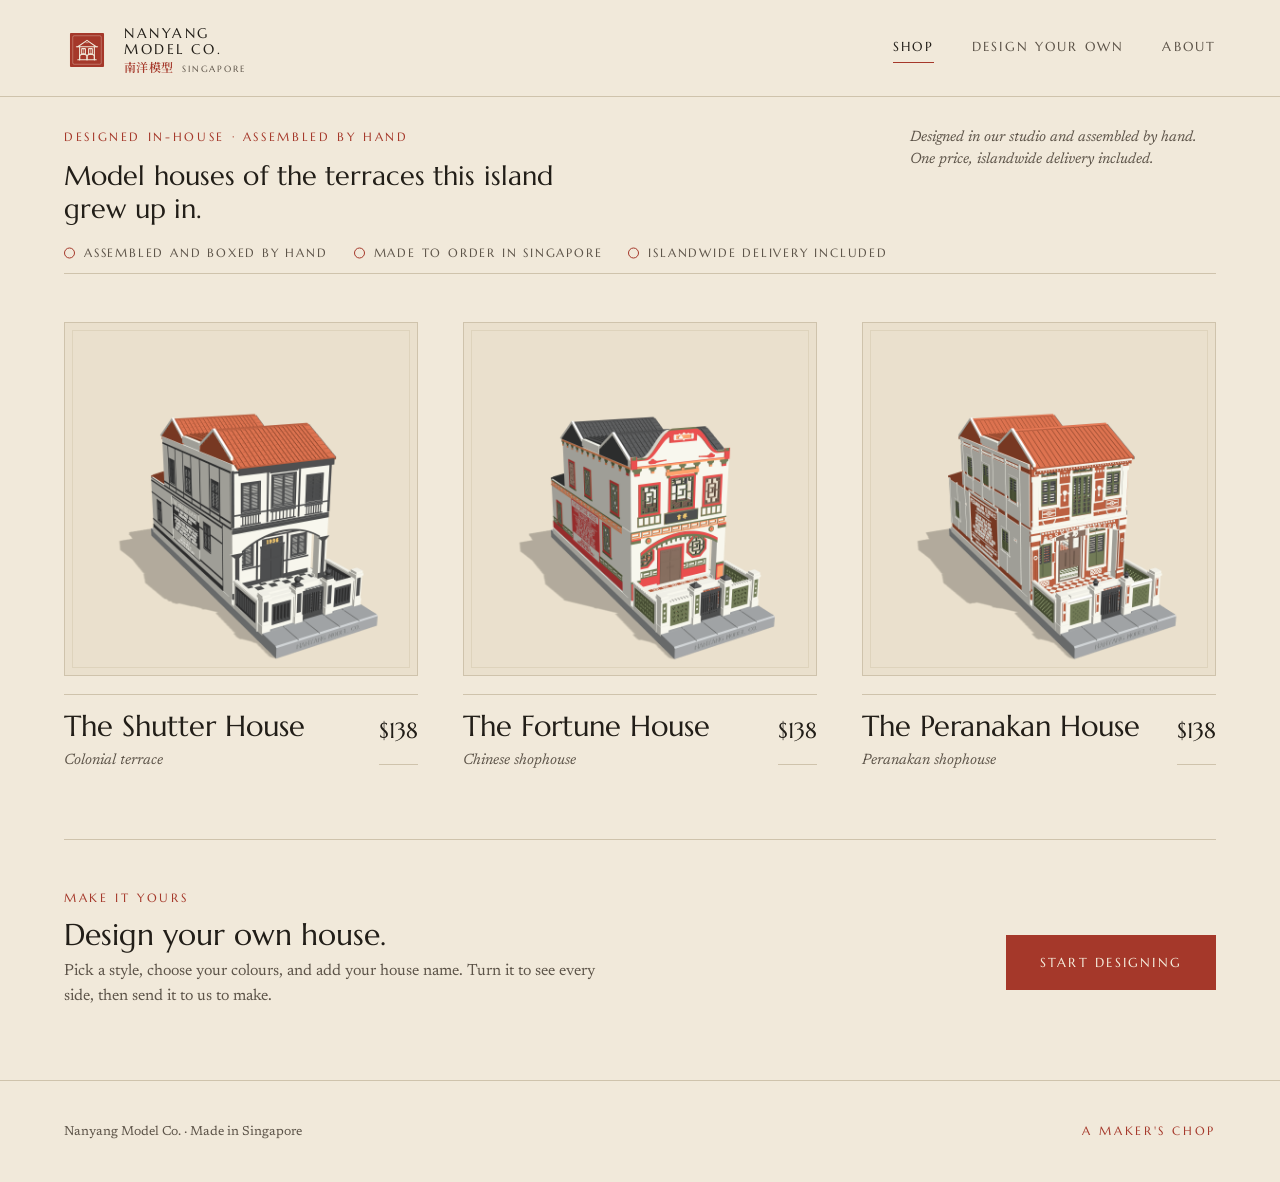
==== index.html @ 0746340f "Name board: width-based limit + short guidance - Board is small (~16.5mm at 1:75): fits ~2 Chinese c" ====
<!doctype html>
<html lang="en">
<head>
<meta charset="utf-8">
<meta name="viewport" content="width=device-width,initial-scale=1">
<title>Nanyang Model Co.</title>
<meta name="description" content="Model houses of Singapore's terraces, designed in-house and assembled by hand.">
<link rel="icon" href="assets/brand/favicon.svg" type="image/svg+xml">
<link rel="preconnect" href="https://fonts.googleapis.com">
<link rel="preconnect" href="https://fonts.gstatic.com" crossorigin>
<link href="https://fonts.googleapis.com/css2?family=Marcellus&family=Newsreader:ital,opsz,wght@0,6..72,300..500;1,6..72,300..460&family=Noto+Serif+SC:wght@500;600&display=swap" rel="stylesheet">
<script>document.documentElement.classList.add("js")</script>
<link rel="stylesheet" href="style.css?v=71">
</head>
<body>
<header class="masthead">
  <a class="brand" href="index.html" aria-label="Nanyang Model Co.">
    <img class="mk" src="assets/brand/mark.svg" alt="">
    <span class="wm">
      <span class="wm-en">Nanyang<br>Model Co.</span>
      <span class="wm-cn"><span class="cn">南洋模型</span><span class="sgp">Singapore</span></span>
    </span>
  </a>
  <button class="navtoggle" aria-label="Menu" aria-expanded="false" onclick="var m=this.closest('.masthead');var o=m.classList.toggle('open');this.setAttribute('aria-expanded',o)"><span></span><span></span><span></span></button>
  <nav class="tabs">
    <a href="index.html" aria-current="page">Shop</a>
    <a href="design.html">Design Your Own</a>
    <a href="about.html">About</a>
  </nav>
</header>

<main>
  <div class="wrap">
    <section class="lede rise">
      <div>
        <span class="label kicker">Designed in-house &middot; Assembled by hand</span>
        <h1>Model houses of the terraces this island grew up in.</h1>
      </div>
      <p class="sub">Designed in our studio and assembled by hand. One price, islandwide delivery included.</p>
    </section>

    <ul class="proof">
      <li>Assembled and boxed by hand</li>
      <li>Made to order in Singapore</li>
      <li>Islandwide delivery included</li>
    </ul>

    <section class="grid">
      <a class="card rise" href="house-04.html">
        <span class="frame"><img src="assets/houses/no04_shop.png?v=3" alt="The Shutter House model"></span>
        <span class="meta">
          <span class="mtext">
            <span class="name">The Shutter House</span>
            <span class="desc">Colonial terrace</span>
          </span>
          <span class="price">$138</span>
        </span>
      </a>
      <a class="card rise" href="house-05.html">
        <span class="frame"><img src="assets/houses/no05_shop.png?v=3" alt="The Fortune House model"></span>
        <span class="meta">
          <span class="mtext">
            <span class="name">The Fortune House</span>
            <span class="desc">Chinese shophouse</span>
          </span>
          <span class="price">$138</span>
        </span>
      </a>
      <a class="card rise" href="house-06.html">
        <span class="frame"><img src="assets/houses/no06_shop.png?v=3" alt="The Peranakan House model"></span>
        <span class="meta">
          <span class="mtext">
            <span class="name">The Peranakan House</span>
            <span class="desc">Peranakan shophouse</span>
          </span>
          <span class="price">$138</span>
        </span>
      </a>
    </section>

    <section class="designstrip">
      <div class="ds-text">
        <span class="label kicker">Make it yours</span>
        <h2>Design your own house.</h2>
        <p>Pick a style, choose your colours, and add your house name. Turn it to see every side, then send it to us to make.</p>
      </div>
      <a class="btn" href="design.html">Start designing</a>
    </section>
  </div>
</main>

<footer>
  <span>Nanyang Model Co. &middot; Made in Singapore</span>
  <span class="label">A maker's chop</span>
</footer>

<script>
  const io=new IntersectionObserver((es)=>{es.forEach(e=>{if(e.isIntersecting){e.target.classList.add('in');io.unobserve(e.target)}})},{threshold:.12});
  document.querySelectorAll('.rise').forEach(el=>io.observe(el));
</script>
</body>
</html>
---- style.css ----
/* Nanyang Retail — The Catalogue. Brand v2 inks. Editorial polish. */
:root{
  --paper:#F1E9DA;
  --paper-2:#EAE0CD;        /* specimen panel */
  --ink:#221E18;
  --ink-soft:#5C5348;       /* secondary text */
  --line:#CFC3AC;           /* hairline */
  --line-soft:#DED3BC;
  --seal:#A5382A;
  --measure:60ch;
  --pad:clamp(22px,5vw,72px);
  --disp:"Marcellus",Georgia,serif;
  --text:"Newsreader","Iowan Old Style",Georgia,serif;
}
*{box-sizing:border-box}
html{-webkit-text-size-adjust:100%}
body{
  margin:0;background:var(--paper);color:var(--ink);
  font-family:var(--text);
  font-size:17.5px;line-height:1.62;font-weight:400;
  -webkit-font-smoothing:antialiased;text-rendering:optimizeLegibility;
}
img{max-width:100%;display:block}
a{color:inherit;text-decoration:none}
h1,h2,h3{font-family:var(--disp);font-weight:400;line-height:1.1;margin:0}

/* small-caps label, the museum-label voice */
.label{font-family:var(--disp);font-size:12px;letter-spacing:.22em;text-transform:uppercase}

/* ---- header ---- */
.masthead{
  display:flex;align-items:center;justify-content:space-between;
  gap:24px;padding:26px var(--pad) 22px;
  border-bottom:1px solid var(--line);
}
.brand{display:flex;align-items:center;gap:14px;flex-shrink:0}
.brand .mk{width:46px;height:46px;flex:0 0 auto}
.wm{display:flex;flex-direction:column;gap:4px;line-height:1}
.wm-en{font-family:var(--disp);font-size:13.5px;letter-spacing:.19em;text-transform:uppercase;line-height:1.16}
.wm-cn{display:flex;align-items:baseline;gap:8px;flex-wrap:nowrap;white-space:nowrap}
.wm-cn .cn{font-family:"Noto Serif SC",serif;font-weight:600;font-size:12px;color:var(--seal);letter-spacing:.04em}
.wm-cn .sgp{font-family:var(--disp);font-size:8.5px;letter-spacing:.22em;text-transform:uppercase;color:var(--ink-soft)}
/* mobile hamburger (hidden on desktop) */
.navtoggle{display:none;flex-direction:column;justify-content:center;gap:4px;width:32px;height:32px;background:none;border:0;padding:6px;cursor:pointer}
.navtoggle span{display:block;height:1.6px;width:100%;background:var(--ink);transition:transform .25s,opacity .2s}
.masthead.open .navtoggle span:nth-child(1){transform:translateY(5.6px) rotate(45deg)}
.masthead.open .navtoggle span:nth-child(2){opacity:0}
.masthead.open .navtoggle span:nth-child(3){transform:translateY(-5.6px) rotate(-45deg)}
nav.tabs{display:flex;gap:clamp(18px,3vw,42px)}
nav.tabs a{
  font-family:var(--disp);font-size:12.5px;letter-spacing:.17em;text-transform:uppercase;
  color:var(--ink-soft);padding-bottom:4px;border-bottom:1px solid transparent;
  transition:color .25s,border-color .25s;
}
nav.tabs a:hover,nav.tabs a[aria-current]{color:var(--ink);border-color:var(--seal)}

/* ---- shell ---- */
main{padding:0 var(--pad)}
.wrap{max-width:1180px;margin:0 auto}
/* compact intro — the houses are the hero, not this */
.lede{max-width:none;padding:clamp(20px,2.6vw,30px) 0 clamp(14px,2vw,20px);
  display:flex;align-items:baseline;justify-content:space-between;gap:24px;flex-wrap:wrap}
.lede h1{font-size:clamp(20px,2.3vw,27px);letter-spacing:.004em;max-width:24ch;line-height:1.22;font-weight:400}
.lede .sub{font-family:var(--text);font-style:italic;color:var(--ink-soft);
  font-size:15px;line-height:1.5;margin:0;max-width:34ch}
.kicker{color:var(--seal);margin:0 0 14px;display:block}

/* ---- catalogue grid ---- */
.grid{
  display:grid;gap:clamp(28px,3.5vw,44px) clamp(28px,3.5vw,52px);
  grid-template-columns:repeat(auto-fit,minmax(290px,1fr));
  padding-bottom:clamp(30px,4vw,48px);
  border-top:1px solid var(--line);padding-top:clamp(30px,4vw,48px);
}
.card{display:block}
.card .frame{
  background:var(--paper-2);
  border:1px solid var(--line);
  padding:clamp(6px,0.8vw,10px);
  aspect-ratio:1/1;display:grid;place-items:center;overflow:hidden;
  position:relative;
}
.card .frame::after{content:"";position:absolute;inset:7px;border:1px solid var(--line-soft);pointer-events:none}
.card .frame img{width:100%;height:100%;object-fit:contain;transition:transform .6s cubic-bezier(.2,.7,.2,1);position:relative;z-index:1}
.card:hover .frame img{transform:scale(1.04)}
.card .meta{display:flex;justify-content:space-between;align-items:flex-start;gap:18px;
  margin-top:18px;padding-top:16px;border-top:1px solid var(--line)}
.card .no{display:block;color:var(--seal);margin-bottom:9px}
.card .name{display:block;font-family:var(--disp);font-size:clamp(23px,2.4vw,29px);line-height:1.08}
.card .desc{display:block;font-family:var(--text);font-style:italic;color:var(--ink-soft);font-size:15px;margin-top:7px}
.card .price{font-family:var(--disp);font-size:22px;white-space:nowrap;padding-top:2px}

/* proof strip — quiet substance under the intro */
.proof{list-style:none;margin:0;padding:0 0 clamp(6px,1.2vw,12px);
  display:flex;flex-wrap:wrap;gap:9px 26px;
  font-family:var(--disp);font-size:12px;letter-spacing:.15em;text-transform:uppercase;color:var(--ink-soft)}
.proof li{position:relative;padding-left:20px;line-height:1.2}
.proof li::before{content:"";position:absolute;left:0;top:50%;width:9px;height:9px;transform:translateY(-50%);
  border:1px solid var(--seal);border-radius:50%}

/* design-your-own band — fills the foot with an action, not a decorative hero */
.designstrip{display:flex;align-items:center;justify-content:space-between;gap:30px;flex-wrap:wrap;
  border-top:1px solid var(--line);margin-top:4px;
  padding:clamp(28px,4vw,48px) 0 clamp(40px,6vw,72px)}
.designstrip .ds-text{max-width:54ch}
.designstrip .kicker{margin-bottom:10px}
.designstrip h2{font-size:clamp(22px,2.6vw,30px);margin:0 0 8px}
.designstrip p{margin:0;color:var(--ink-soft);font-size:16px;line-height:1.55}

/* ---- product page ---- */
.pdp{display:grid;grid-template-columns:1.1fr .9fr;gap:clamp(36px,5vw,80px);
  padding:clamp(36px,5vw,64px) 0 clamp(72px,10vw,140px)}
.gallery .hero{background:var(--paper-2);border:1px solid var(--line);aspect-ratio:1/1;
  display:grid;place-items:center;overflow:hidden;position:relative;padding:clamp(14px,1.8vw,26px)}
.gallery .hero::after{content:"";position:absolute;inset:12px;border:1px solid var(--line-soft);pointer-events:none}
.gallery .hero img{width:100%;height:100%;object-fit:contain;position:relative;z-index:1}
.gallery .hero.photo{padding:0;aspect-ratio:4/5}
.gallery .hero.photo img{width:100%;height:100%;object-fit:cover}
.gallery .hero.photo::after{inset:0;border-color:rgba(34,30,24,.10)}
.thumbs .t.photo img{width:100%;height:100%;object-fit:cover}
.thumbs{display:flex;gap:12px;margin-top:14px}
.thumbs .t{width:82px;height:66px;border:1px solid var(--line);background:var(--paper-2);
  display:grid;place-items:center;cursor:pointer;overflow:hidden}
.thumbs .t img{width:84%}
.thumbs .t[aria-current]{border-color:var(--seal)}
.spin{margin-top:30px;border:1px solid var(--line);background:var(--paper-2);aspect-ratio:16/10;
  display:grid;place-items:center;text-align:center;color:var(--ink-soft);position:relative}
.spin::after{content:"";position:absolute;inset:12px;border:1px dashed var(--line-soft);pointer-events:none}
.spin svg{width:32px;height:32px;margin-bottom:12px;opacity:.55}
.spin .label{color:var(--ink-soft)}

.buy .no{color:var(--seal)}
.buy h1{font-size:clamp(34px,4.2vw,52px);margin:14px 0 0;letter-spacing:.004em}
.buy .story{font-family:var(--text);color:var(--ink-soft);margin:24px 0 0;max-width:44ch;font-size:18px;line-height:1.6}
.buy .price{font-family:var(--disp);font-size:34px;margin:32px 0 4px}
.buy .price small{font-family:var(--text);font-size:14.5px;color:var(--ink-soft);display:block;margin-top:9px;font-style:italic}
.btn{
  display:inline-block;margin-top:28px;background:var(--seal);color:#F4ECDC;
  font-family:var(--disp);font-size:13px;letter-spacing:.17em;text-transform:uppercase;
  padding:17px 34px;border:none;cursor:pointer;transition:opacity .2s;
}
.btn:hover{opacity:.92}
.facts{margin:40px 0 0;border-top:1px solid var(--line);padding-top:26px}
.facts dl{display:grid;grid-template-columns:auto 1fr;gap:14px 26px;margin:0;font-size:16px}
.facts dt{color:var(--ink-soft)}
.facts dd{margin:0;font-family:var(--text)}

/* ---- customiser (Design Your Own) ---- */
.customiser{padding-bottom:clamp(72px,10vw,140px);border-top:1px solid var(--line);padding-top:clamp(32px,4vw,52px);
  display:grid;grid-template-columns:minmax(0,1fr) 300px;gap:clamp(28px,3vw,48px);align-items:start}
.customiser .stage{background:radial-gradient(120% 100% at 50% 18%,var(--paper) 0%,var(--paper-2) 62%,#e6dcc7 100%);border:1px solid var(--line);
  aspect-ratio:4/3;height:auto;position:sticky;top:16px;align-self:start;
  display:flex;flex-direction:column;overflow:hidden;text-align:center;color:var(--ink-soft)}
.stageview{flex:1;min-height:0;position:relative;display:grid;place-items:center}
.customiser .stage::after{content:"";position:absolute;inset:14px;border:1px dashed var(--line-soft);pointer-events:none;z-index:1}
.customiser .stage svg{width:40px;height:40px;opacity:.5;margin-bottom:14px}
#stage3d::after{content:none}
.stageview canvas{display:block;width:100%;height:100%;cursor:grab}
.stageview canvas:active{cursor:grabbing}
.options{display:grid;grid-template-columns:repeat(4,1fr);gap:1px;margin-top:26px;background:var(--line);border:1px solid var(--line)}
.opt{background:var(--paper);padding:20px 22px;display:flex;flex-direction:column;gap:8px}
.opt .label{color:var(--ink)}
.opt-note{font-family:var(--text);font-style:italic;color:var(--ink-soft);font-size:14px}
.customiser .note{color:var(--ink-soft);font-size:15px;margin-top:22px;max-width:60ch}
@media(max-width:640px){.options{grid-template-columns:repeat(2,1fr)}}

/* ---- customiser controls ---- */
.controls{margin-top:0}
.price{font-family:var(--disp);font-size:20px;color:var(--ink);margin:0 0 22px;padding-bottom:16px;border-bottom:1px solid var(--line)}
.plaque-input{width:100%;box-sizing:border-box;padding:10px 12px;background:var(--paper-2);border:1px solid var(--line);color:var(--ink);font-family:var(--text);font-size:15px}
.plaque-input:focus{outline:2px solid var(--seal);outline-offset:1px}
.plaque-input::placeholder{color:var(--ink-soft)}
.plaque-area{resize:vertical;min-height:84px;line-height:1.4}
.nb-chips{margin:2px 0 8px;gap:6px}
.nb-chips .chip{font-size:16px;min-width:38px;text-align:center}
.field{margin-bottom:12px}
.field-top{display:flex;justify-content:space-between;align-items:baseline;margin-bottom:5px}
.field-label{font-family:var(--text);font-style:italic;color:var(--ink-soft);font-size:13px}
.field-count{font-family:var(--disp);font-size:10.5px;letter-spacing:.08em;color:var(--ink-soft);opacity:.7}
.field-hint{font-size:11px;line-height:1.4;color:var(--ink-soft);opacity:.72;margin-top:5px}
/* quick-view toolbar: a real top bar ABOVE the 3D view (never over the model) */
.viewbar{order:-1;z-index:3;display:flex;flex-wrap:nowrap;align-items:center;justify-content:center;
  gap:2px 6px;width:100%;padding:6px 10px;background:var(--paper);border-bottom:1px solid var(--line);
  overflow-x:auto;scrollbar-width:none}
.viewbar::-webkit-scrollbar{display:none}
.vbtn{font-family:var(--disp);font-size:11px;letter-spacing:.09em;text-transform:uppercase;flex:0 0 auto;
  color:var(--ink-soft);background:none;border:none;border-radius:999px;padding:6px 10px;min-height:32px;cursor:pointer;white-space:nowrap}
.vbtn:hover{color:var(--ink)}
.vbtn[aria-pressed="true"]{color:var(--seal)}
.vsep{width:1px;align-self:stretch;margin:4px 3px;background:var(--line)}
.vsave{color:var(--seal)}
.vbtn:focus-visible{outline:2px solid var(--seal);outline-offset:1px}
@media(max-width:640px){
  .viewbar{justify-content:flex-start;gap:0 2px;padding:5px 6px;-webkit-overflow-scrolling:touch}
  .vbtn{font-size:10.5px;padding:8px 9px;min-height:38px;letter-spacing:.06em}
  .drag-hint{display:none}   /* redundant on touch */
}
.drag-hint{position:absolute;left:0;right:0;bottom:14px;text-align:center;pointer-events:none;
  font-family:var(--disp);font-size:10.5px;letter-spacing:.16em;text-transform:uppercase;color:var(--ink-soft);opacity:.7;z-index:2}
.stage-hint{position:absolute;inset:0;display:flex;flex-direction:column;align-items:center;justify-content:center;gap:12px;z-index:2}
.stage-hint::before{content:"";width:24px;height:24px;border:2px solid var(--line);border-top-color:var(--seal);border-radius:50%;animation:nmc-spin .8s linear infinite}
.stage-hint.error::before{display:none}
@keyframes nmc-spin{to{transform:rotate(360deg)}}
@media(max-width:860px){
  .customiser{grid-template-columns:1fr}
  .customiser .stage{aspect-ratio:auto;height:min(46vh,380px);top:0;z-index:5}
}
/* collapsible control sections */
.section{border-top:1px solid var(--line);padding-top:12px;margin-top:2px}
.section>summary{cursor:pointer;font-family:var(--disp);font-size:12px;letter-spacing:.14em;text-transform:uppercase;color:var(--ink-soft);list-style:none;padding:2px 0}
.section>summary::-webkit-details-marker{display:none}
.section>summary::before{content:"+ ";color:var(--seal)}
.section[open]>summary::before{content:"\2212 "}
.section[open]>summary{margin-bottom:12px}
.ctl-block{margin-bottom:22px}
.ctl-label{display:block;color:var(--ink-soft);margin-bottom:12px}
.note{color:var(--ink-soft);font-size:14px;line-height:1.5}

/* chips (style + palette) */
.chip-row{display:flex;flex-wrap:wrap;gap:8px}
.chip{font-family:var(--disp);font-size:12px;letter-spacing:.05em;
  padding:9px 14px;background:var(--paper-2);border:1px solid var(--line);color:var(--ink);
  cursor:pointer;display:inline-flex;align-items:center;gap:8px;transition:border-color .2s,background .2s}
.chip:hover{border-color:var(--ink-soft)}
.chip[aria-pressed="true"]{border-color:var(--seal);background:#fbf8f1}
.chip-soon{color:var(--ink-soft);opacity:.55;cursor:default}
.chip-soon:hover{border-color:var(--line)}
.pal-dots{display:inline-flex;gap:3px}
.pal-dot{width:11px;height:11px;border-radius:50%;background:var(--sw);border:1px solid rgba(34,30,24,.18)}
.pal-name{font-family:var(--text);font-style:italic;letter-spacing:0;font-size:13px}

/* customise (collapsible) */
.customise{margin-top:4px;border-top:1px solid var(--line);padding-top:14px}
.customise summary{cursor:pointer;font-family:var(--disp);font-size:12px;letter-spacing:.14em;
  text-transform:uppercase;color:var(--ink-soft);list-style:none}
.customise summary::-webkit-details-marker{display:none}
.customise summary::before{content:"+ ";color:var(--seal)}
.customise[open] summary::before{content:"\2212 "}
.part-tabs{display:flex;flex-wrap:wrap;gap:4px 14px;margin:16px 0 4px}
.part-tab{font-family:var(--disp);font-size:11.5px;letter-spacing:.1em;text-transform:uppercase;
  background:none;border:none;color:var(--ink-soft);padding:4px 0;border-bottom:1px solid transparent;cursor:pointer}
.part-tab[aria-pressed="true"]{color:var(--ink);border-color:var(--seal)}
.more-toggle{font-family:var(--disp);font-size:11px;letter-spacing:.1em;text-transform:uppercase;
  background:none;border:none;color:var(--seal);padding:6px 0;cursor:pointer;display:block;margin-top:2px}
.part-tabs.more{margin-top:6px}
.pick-hint{font-family:var(--text);font-style:italic;color:var(--ink-soft);font-size:13px;margin:10px 0 2px}
.zone-wrap{margin-top:8px}
.zone-label{font-family:var(--text);font-style:italic;color:var(--ink-soft);font-size:13px;margin:12px 0 8px}
.slot-label{font-family:var(--text);color:var(--ink-soft);font-size:12.5px;margin:14px 0 7px}
.slot-label:first-child{margin-top:2px}
.swatches{display:flex;flex-wrap:wrap;gap:11px}
.swatch{position:relative;width:26px;height:26px;border-radius:50%;border:1px solid rgba(34,30,24,.22);
  background:var(--sw);cursor:pointer;padding:0;transition:transform .12s,box-shadow .12s}
.swatch:hover{transform:scale(1.12)}
.swatch[aria-pressed="true"]{transform:scale(1.16);z-index:1;
  box-shadow:0 0 0 2px var(--paper-2),0 0 0 4px var(--seal),0 2px 6px rgba(34,30,24,.25)}
/* tick on the selected swatch: dark on light colours, light on dark, via two stacked marks */
.swatch[aria-pressed="true"]::after{content:"";position:absolute;left:50%;top:46%;width:6px;height:10px;
  transform:translate(-50%,-50%) rotate(45deg);border:solid;border-width:0 2px 2px 0;
  border-color:rgba(255,255,255,.92);filter:drop-shadow(0 0 1px rgba(0,0,0,.55))}
.swatch:focus-visible,.chip:focus-visible,.part-tab:focus-visible{outline:2px solid var(--seal);outline-offset:2px}

/* ---- generic page copy ---- */
.page{max-width:var(--measure);padding:clamp(56px,8vw,110px) 0 clamp(72px,10vw,140px)}
.page h1{font-size:clamp(30px,4vw,44px);margin-bottom:28px;max-width:18ch}
.page p{color:var(--ink-soft);margin:0 0 20px;font-size:18px}
.page h2{font-family:var(--disp);font-size:25px;margin:48px 0 14px}
/* about: text + a real model photo, side by side */
.about{display:grid;grid-template-columns:1.05fr .95fr;gap:clamp(36px,6vw,88px);align-items:start;
  padding:clamp(48px,7vw,96px) 0 clamp(64px,9vw,120px)}
.about-text h1{font-size:clamp(28px,3.6vw,42px);margin:0 0 26px;max-width:16ch;line-height:1.15}
.about-text p{color:var(--ink-soft);margin:0 0 20px;font-size:18px;max-width:46ch}
.about-text h2{font-family:var(--disp);font-size:24px;margin:46px 0 14px}
.craftline{margin-top:34px !important;color:var(--ink-soft);font-size:12px;letter-spacing:.12em}
.about-fig{margin:0;position:sticky;top:24px}
.about-fig img{width:100%;display:block;border:1px solid var(--line)}
.about-fig figcaption{margin-top:12px;color:var(--ink-soft)}
@media(max-width:820px){.about{grid-template-columns:1fr;gap:36px}.about-fig{position:static;order:-1}}

/* ---- footer ---- */
footer{border-top:1px solid var(--line);padding:40px var(--pad);display:flex;
  justify-content:space-between;flex-wrap:wrap;gap:16px;font-size:13px;color:var(--ink-soft)}
footer .label{color:var(--seal)}

/* ---- motion (quiet, progressive enhancement) ---- */
html.js .rise{opacity:0;transform:translateY(16px);transition:opacity .7s ease,transform .7s cubic-bezier(.2,.7,.2,1)}
html.js .rise.in{opacity:1;transform:none}
@media (prefers-reduced-motion:reduce){html.js .rise{opacity:1;transform:none;transition:none}.card .frame img{transition:none}}

/* ---- responsive ---- */
@media (max-width:860px){
  .pdp{grid-template-columns:1fr}
}
@media (max-width:640px){
  .masthead{padding:16px 18px;gap:14px;align-items:center;position:relative}
  .brand .mk{width:40px;height:40px}
  .navtoggle{display:flex}
  nav.tabs{display:none}
  .masthead.open nav.tabs{display:flex;flex-direction:column;align-items:flex-end;gap:18px;
    position:absolute;top:100%;right:14px;background:var(--paper);border:1px solid var(--line);border-top:0;
    padding:18px 22px;min-width:184px;z-index:40;box-shadow:0 12px 26px rgba(34,30,24,.14)}
  .masthead.open nav.tabs a{font-size:12.5px}
  nav.tabs a{font-size:11px;letter-spacing:.1em}
  .lede{max-width:none}
  /* colour tabs become tappable pills on a phone (Apple asks for ~44px targets) */
  .part-tabs{gap:8px}
  .part-tab{border:1px solid var(--line);border-radius:999px;padding:0 15px;min-height:42px;
    display:inline-flex;align-items:center;border-bottom:1px solid var(--line)}
  .part-tab[aria-pressed="true"]{border-color:var(--seal);background:var(--paper-2)}
  .swatch{width:32px;height:32px}
  .more-toggle{padding:10px 0}
}
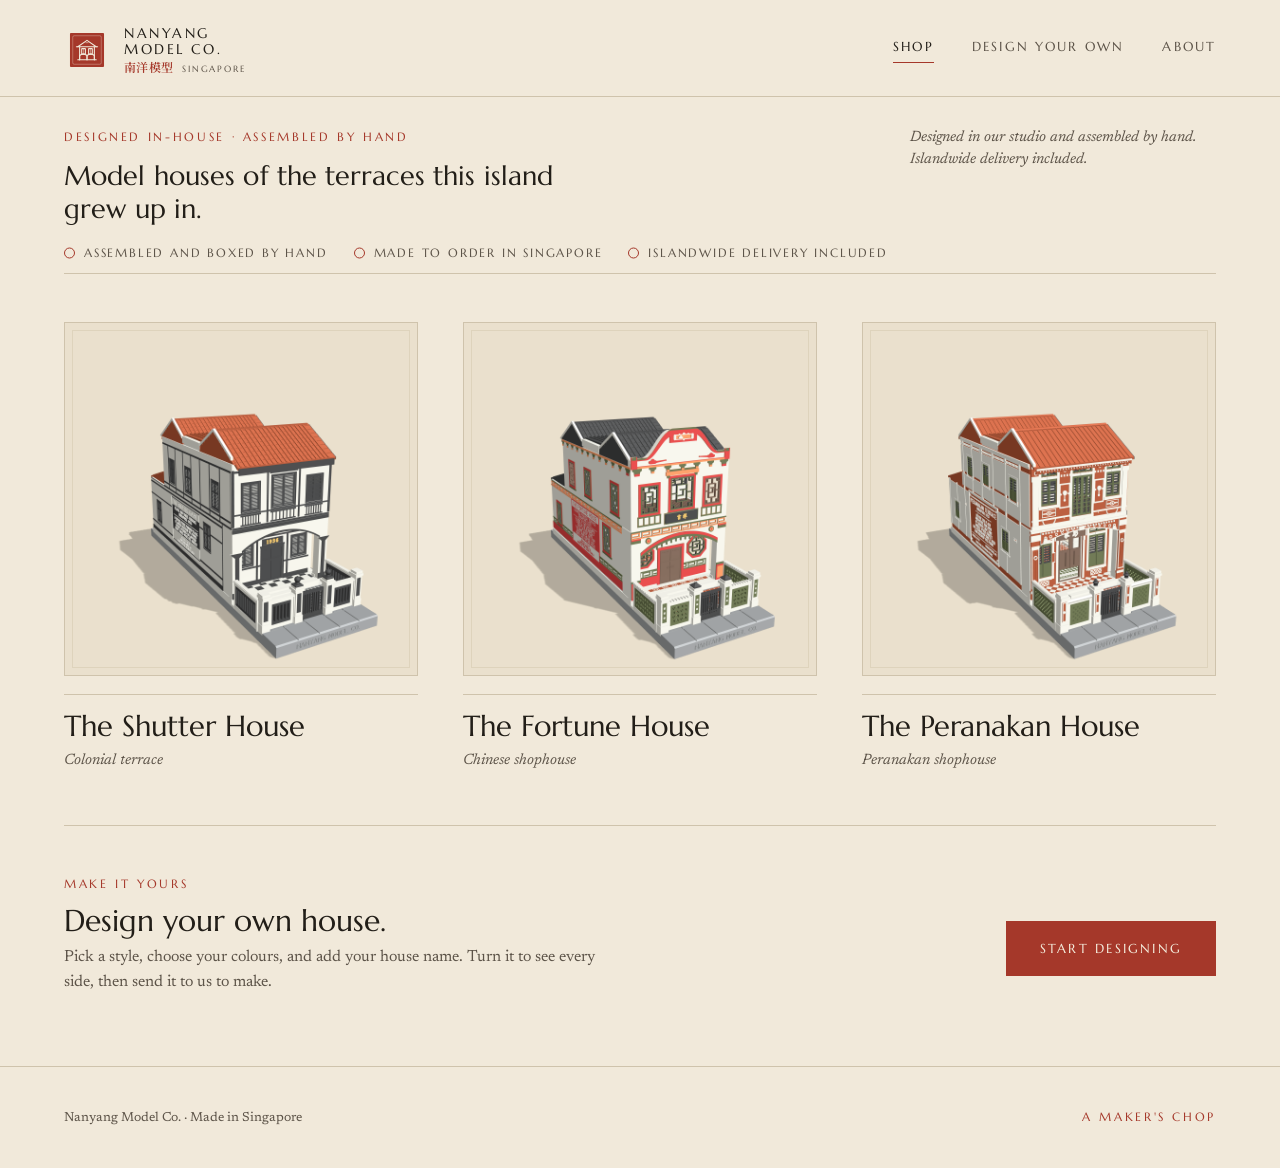
==== commit db0bd309: "Remove prices from shop and customizer (leave blank pending pricing) Emptied the $138 shop/house-pag" ====
--- a/index.html
+++ b/index.html
@@ -36,7 +36,7 @@
         <span class="label kicker">Designed in-house &middot; Assembled by hand</span>
         <h1>Model houses of the terraces this island grew up in.</h1>
       </div>
-      <p class="sub">Designed in our studio and assembled by hand. One price, islandwide delivery included.</p>
+      <p class="sub">Designed in our studio and assembled by hand. Islandwide delivery included.</p>
     </section>
 
     <ul class="proof">
@@ -53,7 +53,7 @@
             <span class="name">The Shutter House</span>
             <span class="desc">Colonial terrace</span>
           </span>
-          <span class="price">$138</span>
+          <span class="price"></span>
         </span>
       </a>
       <a class="card rise" href="house-05.html">
@@ -63,7 +63,7 @@
             <span class="name">The Fortune House</span>
             <span class="desc">Chinese shophouse</span>
           </span>
-          <span class="price">$138</span>
+          <span class="price"></span>
         </span>
       </a>
       <a class="card rise" href="house-06.html">
@@ -73,7 +73,7 @@
             <span class="name">The Peranakan House</span>
             <span class="desc">Peranakan shophouse</span>
           </span>
-          <span class="price">$138</span>
+          <span class="price"></span>
         </span>
       </a>
     </section>
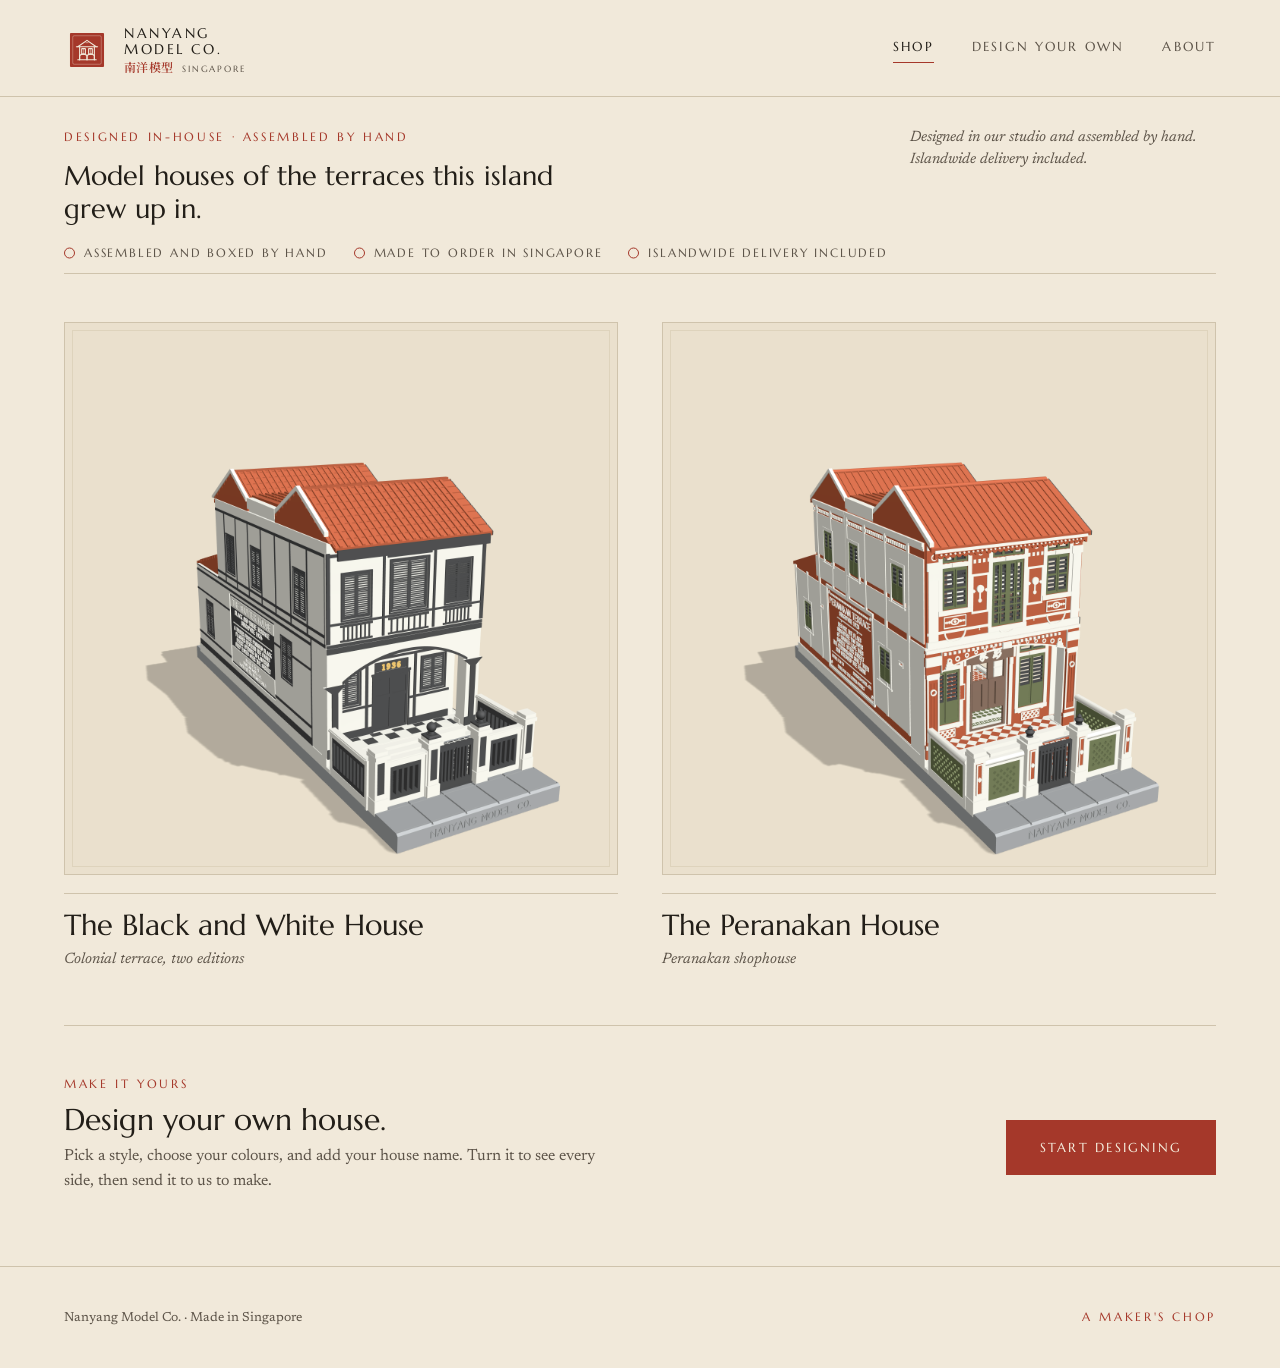
==== commit cb9c272a: "Remove prices, park Chinese, add Colonial II, refresh No.04 model - Prices blanked in shop, house pa" ====
--- a/index.html
+++ b/index.html
@@ -47,21 +47,11 @@
 
     <section class="grid">
       <a class="card rise" href="house-04.html">
-        <span class="frame"><img src="assets/houses/no04_shop.png?v=3" alt="The Shutter House model"></span>
+        <span class="frame"><img src="assets/houses/no04_shop.png?v=3" alt="The Black and White House model"></span>
         <span class="meta">
           <span class="mtext">
-            <span class="name">The Shutter House</span>
-            <span class="desc">Colonial terrace</span>
-          </span>
-          <span class="price"></span>
-        </span>
-      </a>
-      <a class="card rise" href="house-05.html">
-        <span class="frame"><img src="assets/houses/no05_shop.png?v=3" alt="The Fortune House model"></span>
-        <span class="meta">
-          <span class="mtext">
-            <span class="name">The Fortune House</span>
-            <span class="desc">Chinese shophouse</span>
+            <span class="name">The Black and White House</span>
+            <span class="desc">Colonial terrace, two editions</span>
           </span>
           <span class="price"></span>
         </span>
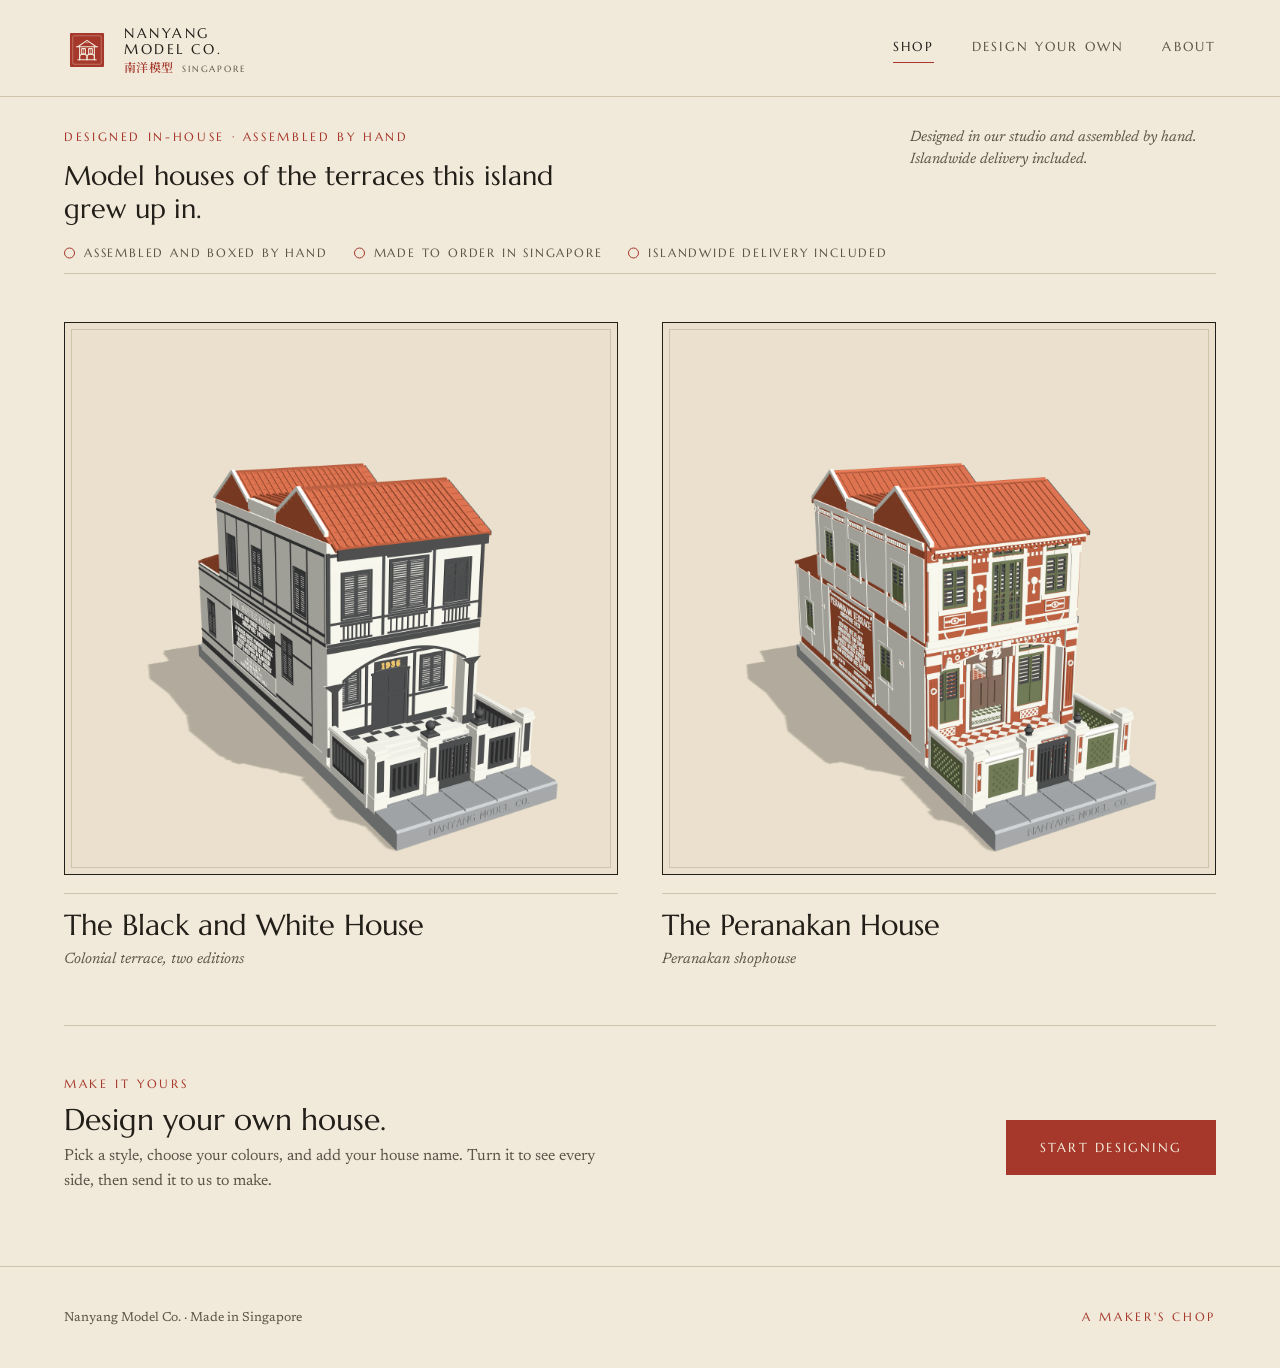
==== commit 06f8db7b: "Brand: new house mark = the actual shophouse front (was a generic bungalow) His call 2026-09-09. The" ====
--- a/index.html
+++ b/index.html
@@ -5,17 +5,17 @@
 <meta name="viewport" content="width=device-width,initial-scale=1">
 <title>Nanyang Model Co.</title>
 <meta name="description" content="Model houses of Singapore's terraces, designed in-house and assembled by hand.">
-<link rel="icon" href="assets/brand/favicon.svg" type="image/svg+xml">
+<link rel="icon" href="assets/brand/favicon.svg?v=2" type="image/svg+xml">
 <link rel="preconnect" href="https://fonts.googleapis.com">
 <link rel="preconnect" href="https://fonts.gstatic.com" crossorigin>
 <link href="https://fonts.googleapis.com/css2?family=Marcellus&family=Newsreader:ital,opsz,wght@0,6..72,300..500;1,6..72,300..460&family=Noto+Serif+SC:wght@500;600&display=swap" rel="stylesheet">
 <script>document.documentElement.classList.add("js")</script>
-<link rel="stylesheet" href="style.css?v=71">
+<link rel="stylesheet" href="style.css?v=74">
 </head>
 <body>
 <header class="masthead">
   <a class="brand" href="index.html" aria-label="Nanyang Model Co.">
-    <img class="mk" src="assets/brand/mark.svg" alt="">
+    <img class="mk" src="assets/brand/mark.svg?v=2" alt="">
     <span class="wm">
       <span class="wm-en">Nanyang<br>Model Co.</span>
       <span class="wm-cn"><span class="cn">南洋模型</span><span class="sgp">Singapore</span></span>
--- a/style.css
+++ b/style.css
@@ -75,12 +75,15 @@
 .card{display:block}
 .card .frame{
   background:var(--paper-2);
-  border:1px solid var(--line);
-  padding:clamp(6px,0.8vw,10px);
+  /* HERITAGE DOUBLE-RULE PLATE (2026-09-09): a charcoal outer rule + inner
+     hairline, the way the reference label frames its engraving. Turns each
+     product into a catalogued specimen without touching the layout. */
+  border:1.4px solid var(--ink);
+  padding:clamp(8px,1vw,13px);
   aspect-ratio:1/1;display:grid;place-items:center;overflow:hidden;
   position:relative;
 }
-.card .frame::after{content:"";position:absolute;inset:7px;border:1px solid var(--line-soft);pointer-events:none}
+.card .frame::after{content:"";position:absolute;inset:6px;border:1px solid var(--line);pointer-events:none}
 .card .frame img{width:100%;height:100%;object-fit:contain;transition:transform .6s cubic-bezier(.2,.7,.2,1);position:relative;z-index:1}
 .card:hover .frame img{transform:scale(1.04)}
 .card .meta{display:flex;justify-content:space-between;align-items:flex-start;gap:18px;
@@ -140,6 +143,8 @@
   padding:17px 34px;border:none;cursor:pointer;transition:opacity .2s;
 }
 .btn:hover{opacity:.92}
+.btn.ghost{background:transparent;color:var(--seal);border:1px solid var(--seal);margin-left:10px}
+.btn.ghost:hover{background:var(--seal);color:#F4ECDC;opacity:1}
 .facts{margin:40px 0 0;border-top:1px solid var(--line);padding-top:26px}
 .facts dl{display:grid;grid-template-columns:auto 1fr;gap:14px 26px;margin:0;font-size:16px}
 .facts dt{color:var(--ink-soft)}
@@ -191,7 +196,10 @@
 .vsave{color:var(--seal)}
 .vbtn:focus-visible{outline:2px solid var(--seal);outline-offset:1px}
 @media(max-width:640px){
-  .viewbar{justify-content:flex-start;gap:0 2px;padding:5px 6px;-webkit-overflow-scrolling:touch}
+  /* WRAP the view controls on a phone (his UX check 2026-09-09): as a nowrap
+     scroll strip, Spin and Save image sat off the right edge and needed a
+     sideways swipe most people never try. Wrapping shows all of them. */
+  .viewbar{flex-wrap:wrap;justify-content:center;gap:2px 4px;padding:5px 6px;overflow-x:visible}
   .vbtn{font-size:10.5px;padding:8px 9px;min-height:38px;letter-spacing:.06em}
   .drag-hint{display:none}   /* redundant on touch */
 }
@@ -243,6 +251,16 @@
 .more-toggle{font-family:var(--disp);font-size:11px;letter-spacing:.1em;text-transform:uppercase;
   background:none;border:none;color:var(--seal);padding:6px 0;cursor:pointer;display:block;margin-top:2px}
 .part-tabs.more{margin-top:6px}
+/* MAKE "MORE PARTS" ACTUALLY WORK (his catch 2026-09-09): .part-tabs sets
+   display:flex, which beat the browser's [hidden]{display:none}, so the inside
+   parts never collapsed and the toggle did nothing. This lets hidden win. */
+.part-tabs.more[hidden]{display:none}
+/* DESKTOP has room: show every part and drop the redundant toggle. The
+   collapse is a phone-only affordance. */
+@media(min-width:861px){
+  .part-tabs.more[hidden]{display:flex}
+  .more-toggle{display:none}
+}
 .pick-hint{font-family:var(--text);font-style:italic;color:var(--ink-soft);font-size:13px;margin:10px 0 2px}
 .zone-wrap{margin-top:8px}
 .zone-label{font-family:var(--text);font-style:italic;color:var(--ink-soft);font-size:13px;margin:12px 0 8px}
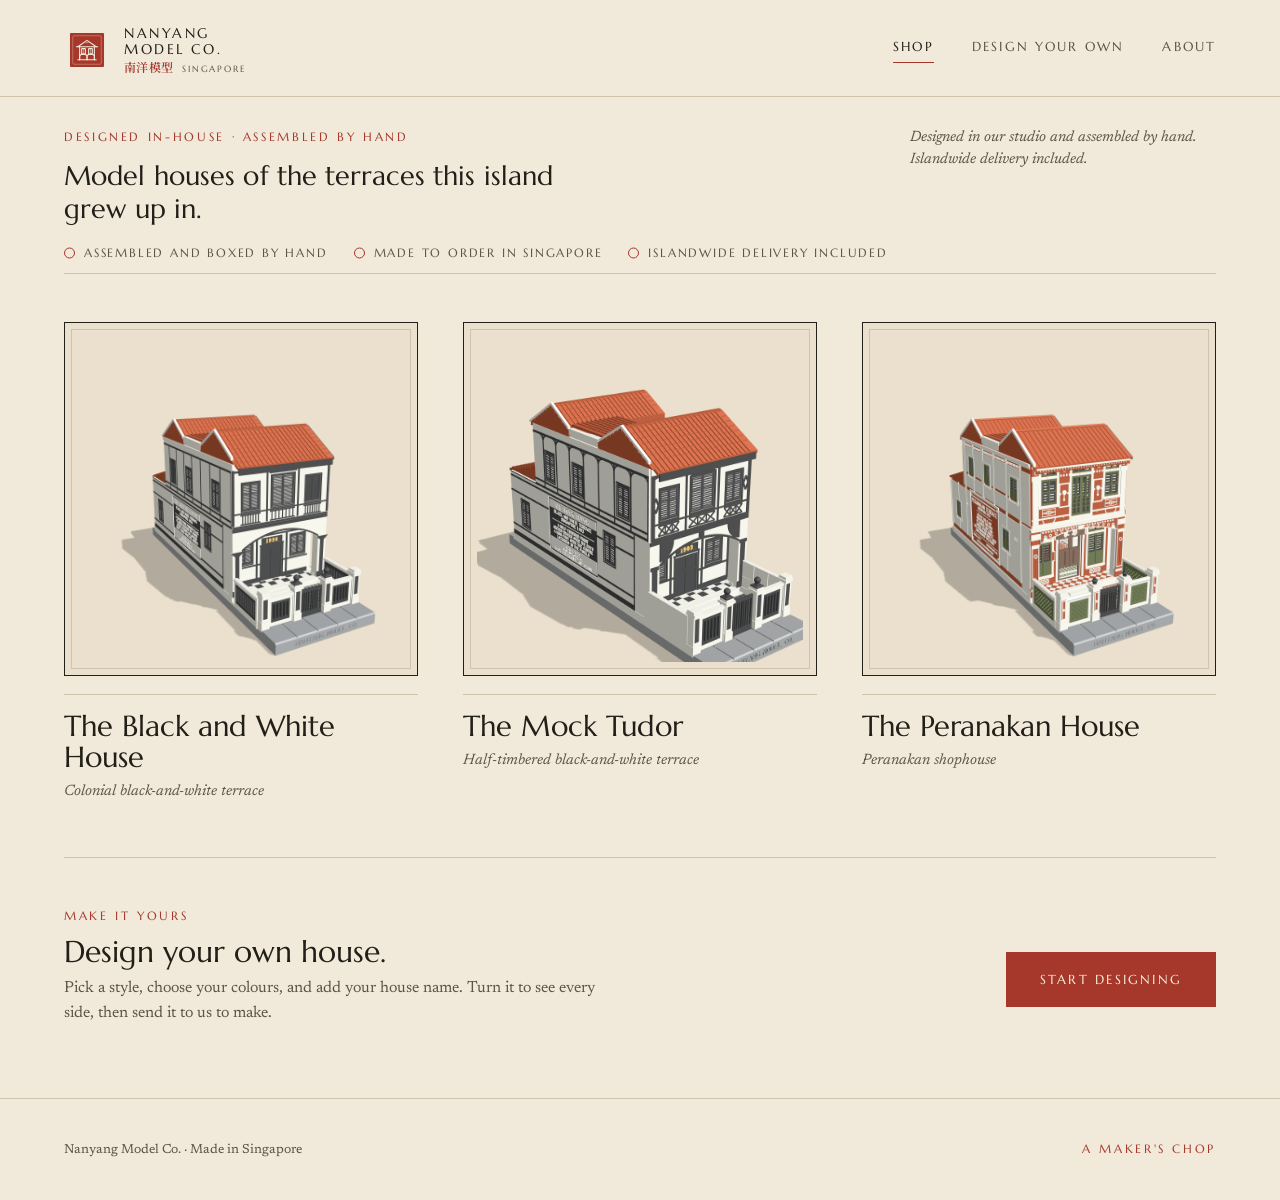
==== commit c4277617: "Shop: split No.04 into two listings - Black and White + The Mock Tudor His call 2026-09-09. The Blac" ====
--- a/index.html
+++ b/index.html
@@ -51,7 +51,17 @@
         <span class="meta">
           <span class="mtext">
             <span class="name">The Black and White House</span>
-            <span class="desc">Colonial terrace, two editions</span>
+            <span class="desc">Colonial black-and-white terrace</span>
+          </span>
+          <span class="price"></span>
+        </span>
+      </a>
+      <a class="card rise" href="house-04b.html">
+        <span class="frame"><img src="assets/houses/no04b_shop.png?v=2" alt="The Mock Tudor model"></span>
+        <span class="meta">
+          <span class="mtext">
+            <span class="name">The Mock Tudor</span>
+            <span class="desc">Half-timbered black-and-white terrace</span>
           </span>
           <span class="price"></span>
         </span>
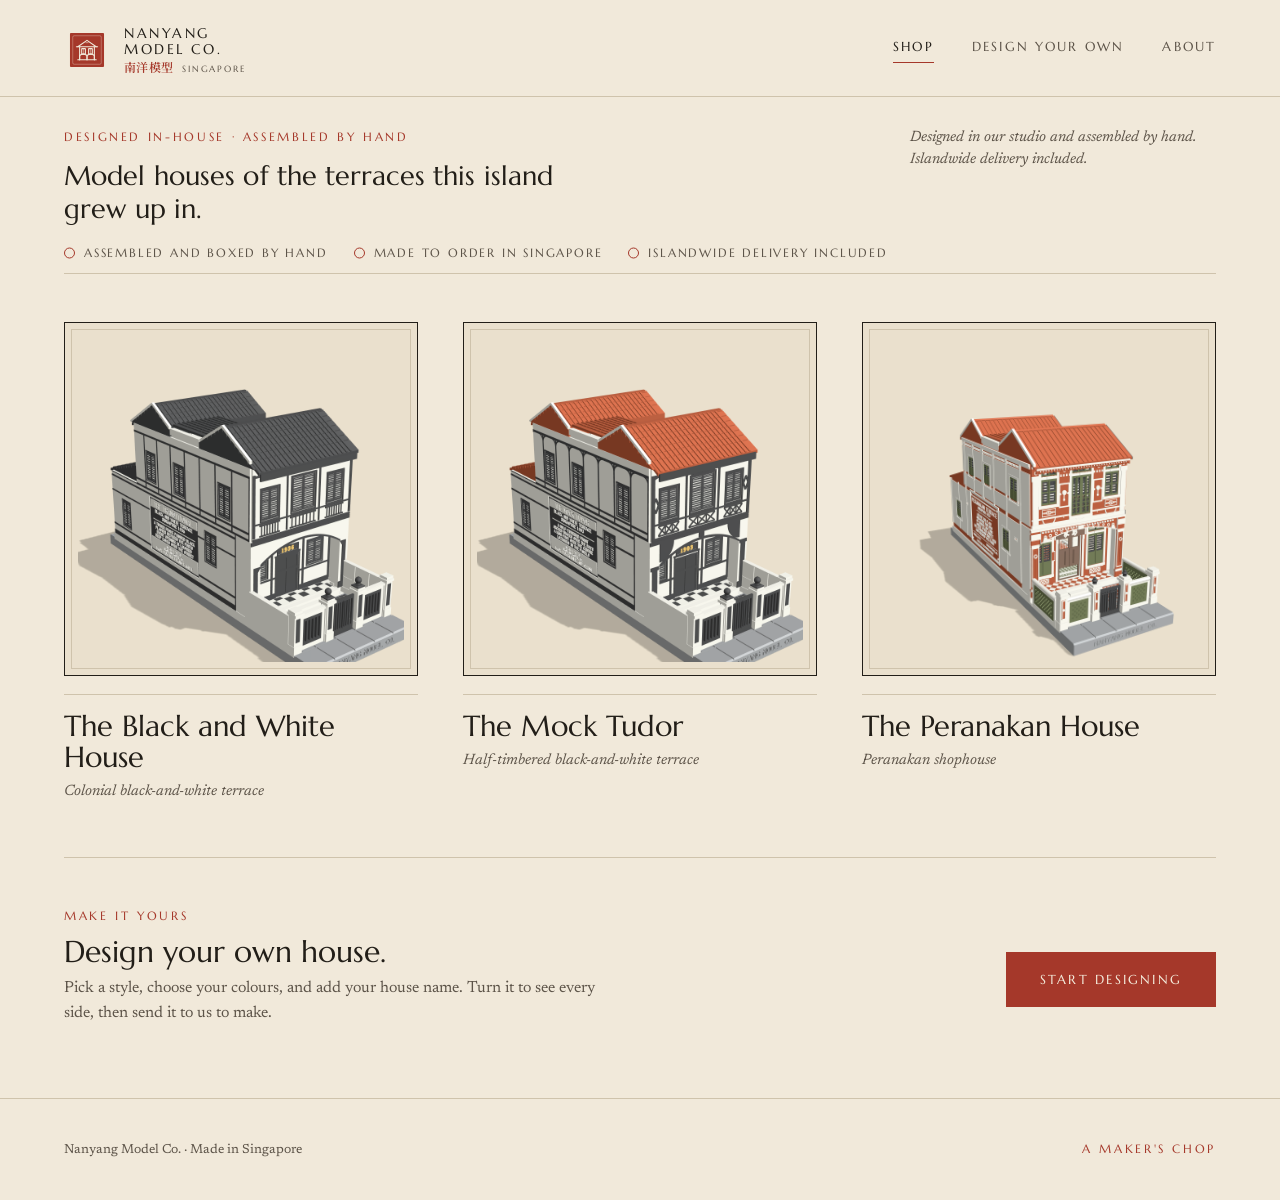
==== commit 1ae4349b: "Shop: Black & White House defaults to a charcoal roof (Mock Tudor stays terracotta) His call 2026-09" ====
--- a/index.html
+++ b/index.html
@@ -47,7 +47,7 @@
 
     <section class="grid">
       <a class="card rise" href="house-04.html">
-        <span class="frame"><img src="assets/houses/no04_shop.png?v=3" alt="The Black and White House model"></span>
+        <span class="frame"><img src="assets/houses/no04_shop.png?v=4" alt="The Black and White House model"></span>
         <span class="meta">
           <span class="mtext">
             <span class="name">The Black and White House</span>
